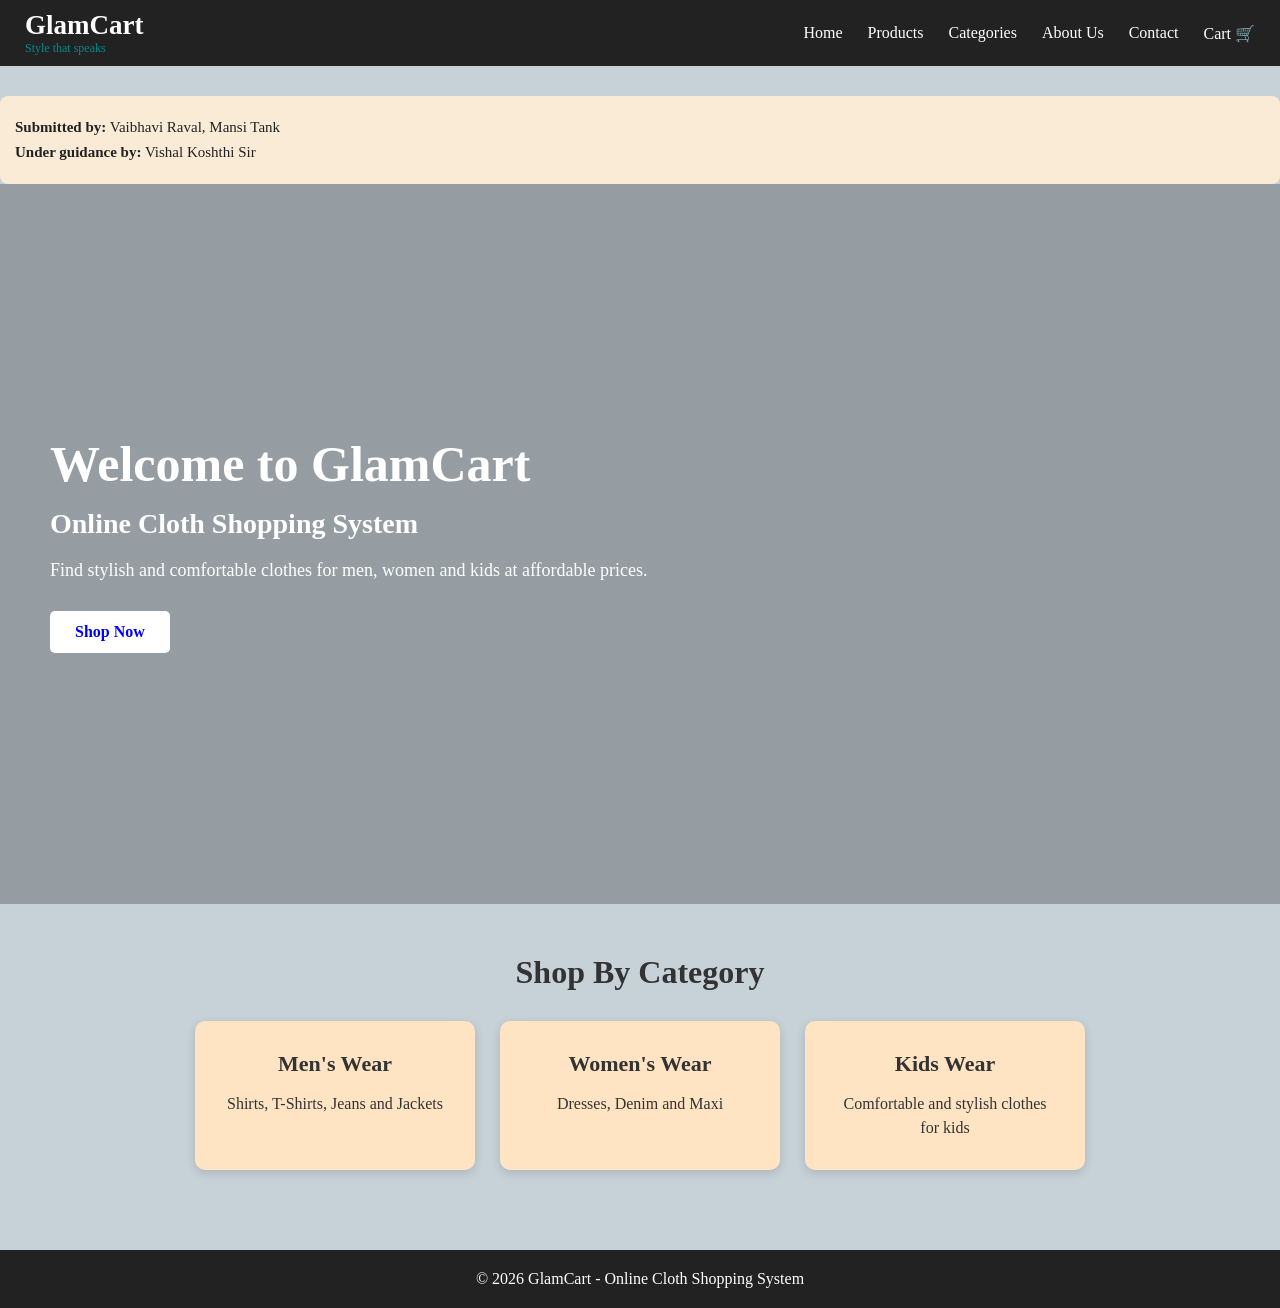
==== index.html @ 044b77d9 "Add files via upload" ====
<!DOCTYPE html>
<html lang="en">
    <head>
        <meta charset="UTF-8">
        <meta name="viewport" content="width=device-width, initial-scale=1.0">
        <title>GlamCart - Online Cloth Shopping</title>
        <link rel="stylesheet" href="st.css">
    </head>
<body>
    <!-- Navigation Bar -->
    <nav>
        <div class="logo">GlamCart
            <h4 class="lh4">Style that speaks</h4>
        </div>
            <ul>
                    <li><a href="index.html">Home</a></li>
                    <li><a href="prdct.html">Products</a></li>
                    <li><a href="categrs.html">Categories</a></li>
                    <li><a href="abt.html">About Us</a></li>
                    <li><a href="cntct.html">Contact</a></li>
                    <li><a href="crt.html">Cart 🛒 </a></li>
            </ul>
    </nav>
        <div class="project-details">
            <p><strong>Submitted by:</strong> Vaibhavi Raval, Mansi Tank</p>
            <p><strong>Under guidance by:</strong> Vishal Koshthi Sir</p>
        </div>	    
   <!-- Home Section -->
        <section class="home">
            <div class="home-content">
                    <h1>Welcome to GlamCart</h1>
                        <h2>Online Cloth Shopping System</h2>
                            <p>
                                 Find stylish and comfortable clothes for
                                men, women and kids at affordable prices.
                            </p>
                    <a href="prdct.html" class="btn"> Shop Now </a>
            </div>
        </section>

    <!-- Featured Categories -->
    <section class="featured">
        <h2>Shop By Category</h2>
            <div class="category-container">
                <div class="category-box">
                    <h3>Men's Wear</h3>
                        <p>Shirts, T-Shirts, Jeans and Jackets</p>
                </div>
                <div class="category-box">
                    <h3>Women's Wear</h3>
                        <p>Dresses, Denim and Maxi</p>
                </div>
                <div class="category-box">
                    <h3>Kids Wear</h3>
                        <p>Comfortable and stylish clothes for kids</p>
                </div>
            </div>
    </section>
	  
    <!-- Footer -->
    <footer>
        <p> © 2026 GlamCart - Online Cloth Shopping System </p>
     </footer>
    <script src="scrpt.js"></script>
</body>
</html>
---- st.css ----
/* General Settings */
* {
    margin: 0;
    padding: 0;
    box-sizing: border-box;
}
body 
{
    font-family:serif;
    background-color: #bdcbd1d8;
    color: #333;
}


/* Navigation Bar */
nav 
{
        background-color: #222;
        color: white;
        display: flex;
        justify-content: space-between;
        align-items: center;
        padding: 10px 25px;
 }
.logo 
{
        font-size: 27px;
        font-weight: bold;
}
.lh4{
    font-size: 12px;
    font-weight:lighter;
    color:darkcyan;
}
nav ul 
{
    list-style: none;
    display: flex;
    gap: 25px;
}
nav ul li a 
{
    color: white;
    text-decoration: none;
    font-size: 16px;
}
nav ul li a:hover
{
   color: #0fc653;
}

.project-details {
    margin-top: 30px;
    padding: 15px;
    background-color:antiquewhite;/*// #f2f2f2;*/
    color: #222;
    border-radius: 8px;
}
.project-details p {
    margin: 8px 0;
    font-size: 15px;
}

.home {
    background-image:
        linear-gradient(
            rgba(0, 0, 0, 0.25),
            rgba(0, 0, 0, 0.25)
        ),
        url("fashion.png");

    background-size: cover;
    background-position: center;
    background-repeat: no-repeat;
    min-height: 80vh;

    display: flex;
    align-items: center;
    padding: 30px 50px;
}

.home-content {
    color: white;
}
.home-content {
    color: white;
    max-width: 700px;
}
.home-content h1 {
    font-size: 50px;
    margin-bottom: 15px;
}
.home-content h4{
    color:darkslateblue;
}
.home-content h2 
{
    font-size: 28px;
    margin-bottom: 20px;
}
.home-content p {
    font-size: 18px;
    margin-bottom: 30px;
}


/* Shop Now Button */
.btn {
    display: inline-block;
    background-color:white;
    /*#ffcc00;*/
    color: blue;
    padding: 12px 25px;
    text-decoration: none;
    font-weight: bold;
    border-radius: 5px;
}

.btn:hover {
    background-color:yellow ;
}


/* Featured Categories */
.featured {
    padding: 50px 30px;
    text-align: center;
}
.featured h2 {
    font-size: 32px;
    margin-bottom: 30px;
}
.category-container {
    display: flex;
    justify-content: center;
    gap: 25px;
    flex-wrap: wrap;
}
.category-box {
    background-color:bisque;
    width: 280px;
    padding: 30px;
    border-radius: 10px;
    box-shadow: 0 3px 10px rgba(0, 0, 0, 0.15);	
}
.category-box h3 {
    margin-bottom: 15px;
    font-size: 22px;
}
.category-box p {
    line-height: 1.5;
}

 
/* Footer */
footer {
    background-color: #222;
    color: white;
    text-align: center;
    padding: 0.2px;
}

/* =====================================
   PRODUCTS PAGE
===================================== */
.products {
    padding: 50px 30px;
    text-align: center;
}
.products h1 {
    font-size: 38px;
    margin-bottom: 10px;
}
.product-intro {
    margin-bottom: 35px;
    color: #666;
}
.product-container {
    display: flex;
    justify-content: center;
    gap: 25px;
     flex-wrap: wrap;

}

/* Product Card */
.product-card {
    background-color: white;

    width: 280px;
    padding-bottom: 20px;
    border-radius: 10px;
        overflow: hidden;
    box-shadow:
        0 3px 10px rgba(0, 0, 0, 0.15);
    transition: transform 0.3s;
}
.product-card:hover {
    transform: translateY(-5px);
}

.product-card img {
    width: 100%;
    height: 300px;
	 /*object-fit: cover;*/
}

.product-card h3 {
    margin-top: 15px;
    font-size: 21px;
}

.product-card p {
    color: #666;
    padding: 10px;
}
.product-card h4 {
    font-size: 20px;
    margin-bottom: 15px;
}

/* Product Button */
.product-card button {
    background-color: #222;
    color: white;
    border: none;
    padding: 10px 20px;
    border-radius: 5px;
    cursor: pointer;
    font-size: 15px;
}
.product-card button:hover {
    background-color: #ffcc00;
    color: #222;
}


/* =====================================
   CATEGORIES PAGE
===================================== */
.categories {
    padding: 50px 30px;
    text-align: center;
}
.categories h1 {
    font-size: 38px;
    margin-bottom: 10px;
}
.categories > p {
    margin-bottom: 35px;
    color: #666;
}
.category-card {
    background-color: white;
    width: 350px;
    border-radius: 10px;
    overflow: hidden;
    box-shadow:
        0 3px 10px rgba(0, 0, 0, 0.15);
    transition: transform 0.3s;
}
.category-card:hover {
    transform: translateY(-5px);
}
.category-card img {
    width: 100%;
    height: 280px;

    /*object-fit: cover;*/
}
.category-content {
    padding: 25px;
}
.category-content h2 {
    margin-bottom: 10px;
}
.category-content p {
    line-height: 1.5;
    margin-bottom: 20px;
}

.btn2 {
    display: inline-block;
    background-color:lightpink;
    /*#ffcc00;*/
    color: blue;
    padding: 12px 25px;
    text-decoration: none;
    font-weight: bold;
    border-radius: 5px;
}
.btn2:hover {
    background-color: burlywood;;
}


/* =====================================
   ABOUT PAGE
===================================== */
.about {
    padding: 50px 30px;
    text-align: center;
}
.about h1 {
    font-size: 38px;
    margin-bottom: 20px;
}
.about-intro {
    max-width: 700px;
    margin: auto;
    line-height: 1.7;
    color: #666;
    margin-bottom: 40px;
}
.about-container {
    display: flex;
    justify-content: center;
    gap: 25px;
    flex-wrap: wrap;
}
.about-box {
    background-color: white;
    width: 300px;
    padding: 30px;
    border-radius: 10px;
    box-shadow:
        0 3px 10px rgba(0, 0, 0, 0.15);
}
.about-box h2 {
    margin-bottom: 15px;
}
.about-box p {
    line-height: 1.6;
}


/* Services */
.services {
    background-color: #eeeeee;
    max-width: 700px;
    margin: 40px auto 0;
    padding: 30px;
    border-radius: 10px;
}
.services h2 {
    margin-bottom: 20px;
}
.services ul {
    list-style: none;
    line-height: 2;
    font-size: 17px;
}


/* =====================================
   CONTACT PAGE
===================================== */
.contact {
    padding: 50px 30px;
    text-align: center;
}
.contact h1 {
    font-size: 38px;
    margin-bottom: 10px;
}
.contact > p {
    color: #666;
    margin-bottom: 35px;
}
.contact-container {
    display: flex;
    justify-content: center;
    gap: 30px;
    flex-wrap: wrap;
}

/* Contact Information */
.contact-info {
    background-color: #222;
    color: white;
    width: 350px;
    padding: 35px;
    border-radius: 10px;
    text-align: left;
}
.contact-info h2 {
    margin-bottom: 25px;
}

.contact-info p {
    margin-bottom: 15px;
    line-height: 1.5;
}
/* Contact Form */

.contact-form {
    background-color: white;
    width: 400px;
    padding: 30px;
    border-radius: 10px;
    box-shadow:
        0 3px 10px rgba(0, 0, 0, 0.15);
    text-align: left;
}

.contact-form h2 {
    text-align: center;
    margin-bottom: 20px;
}
.contact-form label {
    display: block;
    margin-bottom: 5px;
    font-weight: bold;
}

.contact-form input,
.contact-form textarea {
    width: 100%;
    padding: 10px;
    margin-bottom: 15px;
    border: 1px solid #ccc;
    border-radius: 5px;
    font-size: 15px;
}
.contact-form textarea {
    resize: none;
}
.contact-form button {
    width: 100%;
    padding: 12px;
    background-color: #222;
    color: white;
    border: none;
    border-radius: 5px;
    cursor: pointer;
    font-size: 16px;
}
.contact-form button:hover {
    background-color: #ffcc00;
    color: #222;
}


/* =====================================
   SHOPPING CART
===================================== */
.cart {
    min-height: 500px;
    padding: 50px 30px;
    text-align: center;
}
.cart h1 {
    font-size: 38px;
    margin-bottom: 10px;
}
.cart > p {
    color: #666;
    margin-bottom: 30px;
}

/* Cart Item */
.cart-item {
    background-color: white;
    max-width: 800px;
    margin: 15px auto;
    padding: 20px;
    border-radius: 10px;
    box-shadow:
        0 3px 10px rgba(0, 0, 0, 0.15);
    display: flex;
    justify-content: space-between;
    align-items: center;
    gap: 20px;
}
.cart-item h3 {
    margin-bottom: 8px;
}
.cart-item p {
    color: #555;
}


/* Quantity */
.quantity {
    display: flex;
    align-items: center;
    gap: 10px;
}

/* Empty Cart */
.empty-cart {
    background-color: white;
    max-width: 500px;
    margin: 30px auto;
    padding: 30px;
    border-radius: 10px;
}

/* Cart Summary */
.cart-summary {
    max-width: 800px;
    margin: 30px auto;
    padding: 25px;
    background-color: #eeeeee;
    border-radius: 10px;
}

.cart-summary h2 {
    margin-bottom: 20px;
}

.cart-summary button {
    background-color: #222;
    color: white;
    border: none;
    padding: 12px 20px;
    margin: 5px;
    border-radius: 5px;
    cursor: pointer;
}

.cart-summary button:hover {
    background-color: #ffcc00;
    color: #222;
}

/* =====================================
   FOOTER
===================================== */
footer {
    background-color: #222;
    color: white;
    text-align: center;
    padding: 20px;
    margin-top: 30px;
}
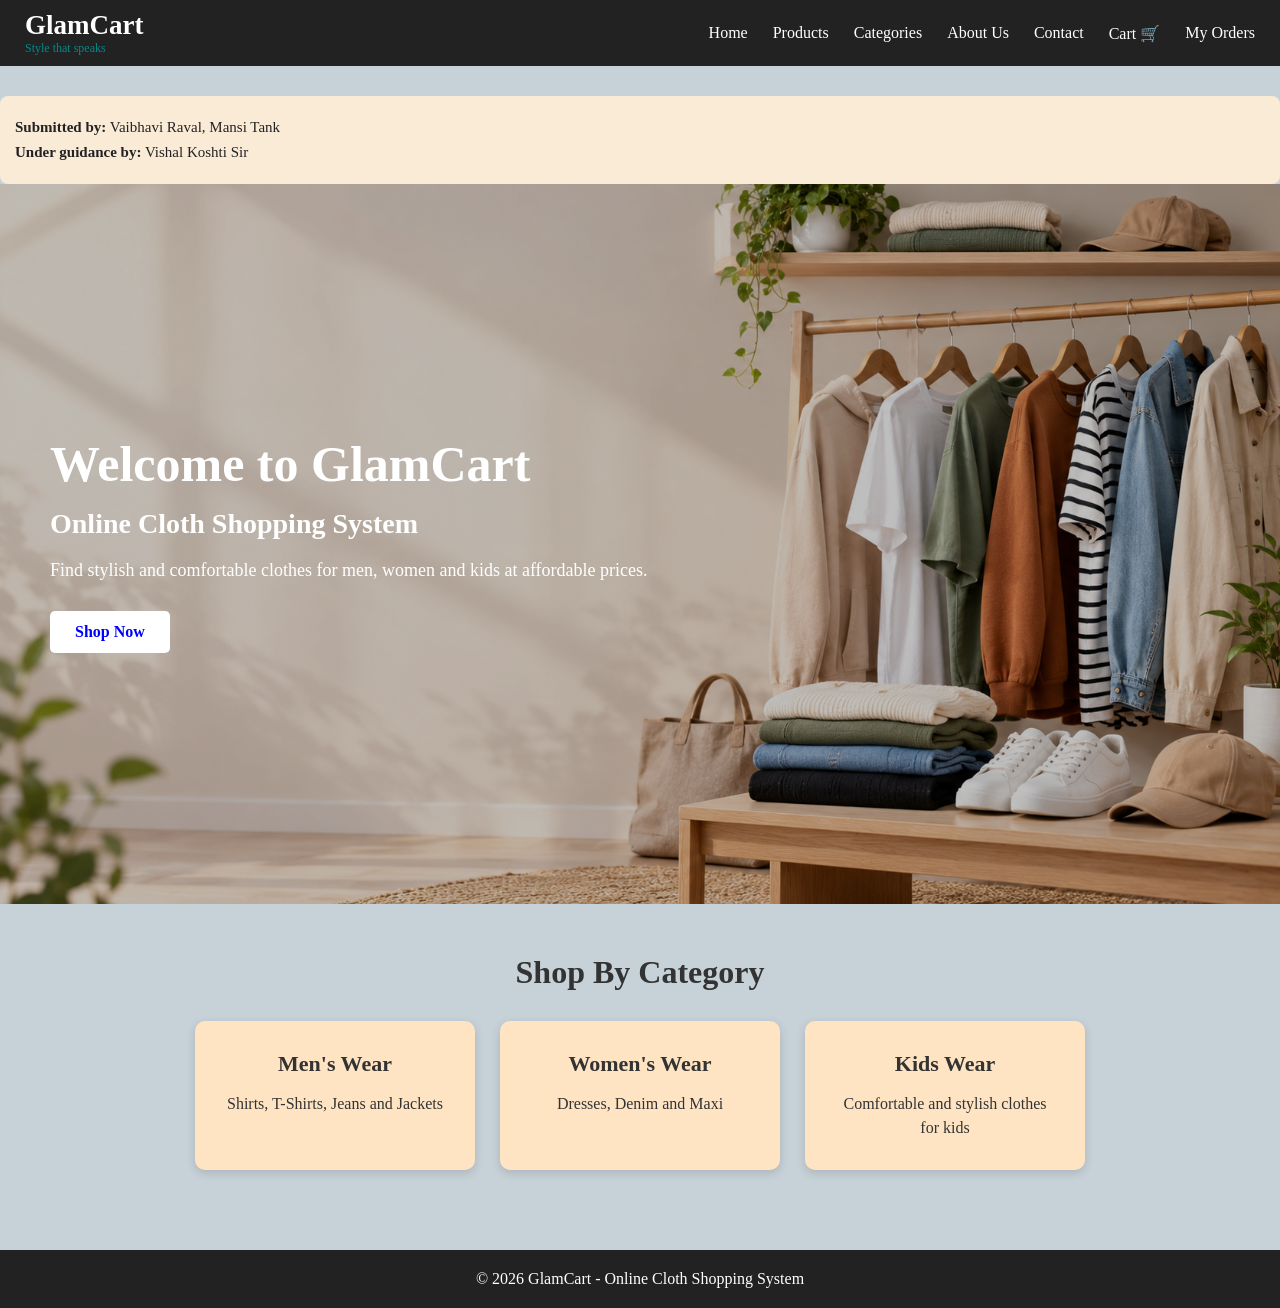
==== commit ff9a22d1: "Update index.html" ====
--- a/index.html
+++ b/index.html
@@ -19,11 +19,12 @@
                     <li><a href="abt.html">About Us</a></li>
                     <li><a href="cntct.html">Contact</a></li>
                     <li><a href="crt.html">Cart 🛒 </a></li>
+                    <li><a href="orders.html">My Orders</a></li>
             </ul>
     </nav>
         <div class="project-details">
             <p><strong>Submitted by:</strong> Vaibhavi Raval, Mansi Tank</p>
-            <p><strong>Under guidance by:</strong> Vishal Koshthi Sir</p>
+            <p><strong>Under guidance by:</strong> Vishal Koshti Sir</p>
         </div>	    
    <!-- Home Section -->
         <section class="home">
@@ -64,3 +65,4 @@
     <script src="scrpt.js"></script>
 </body>
 </html>
+
